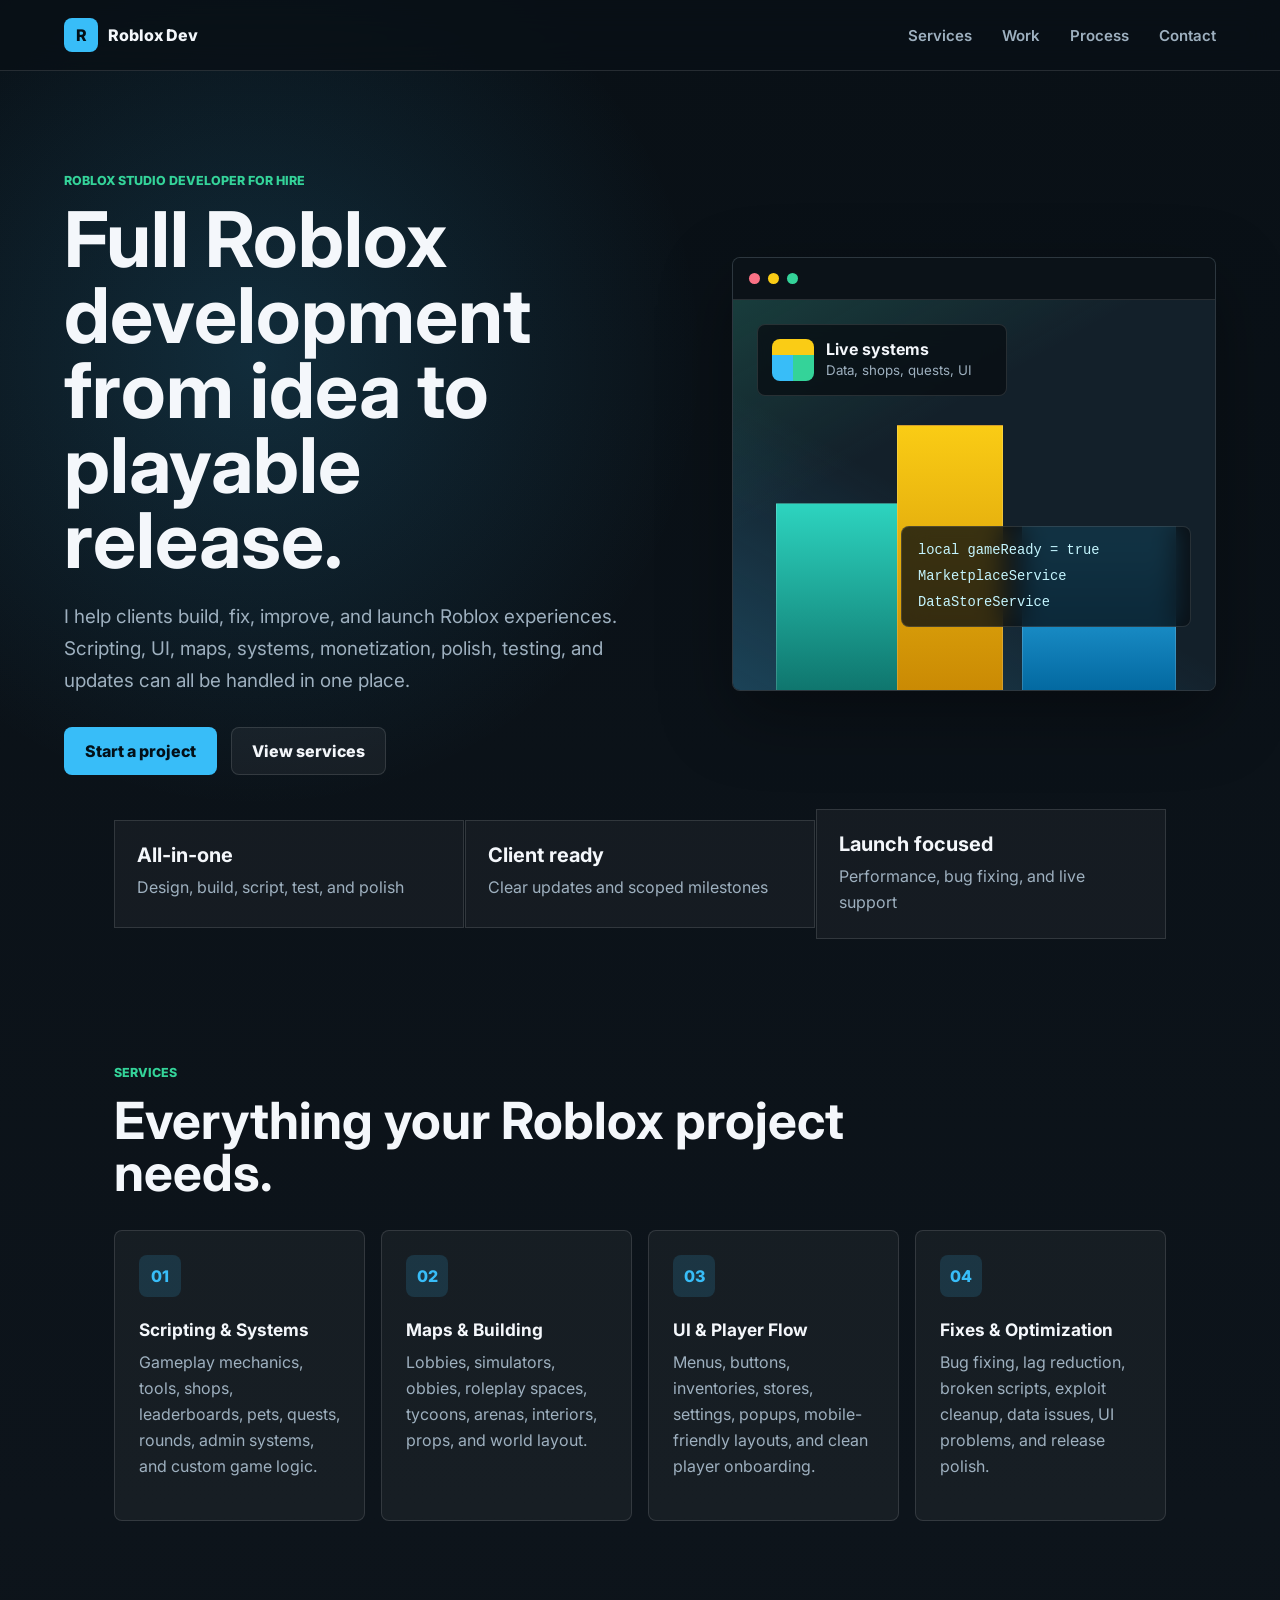
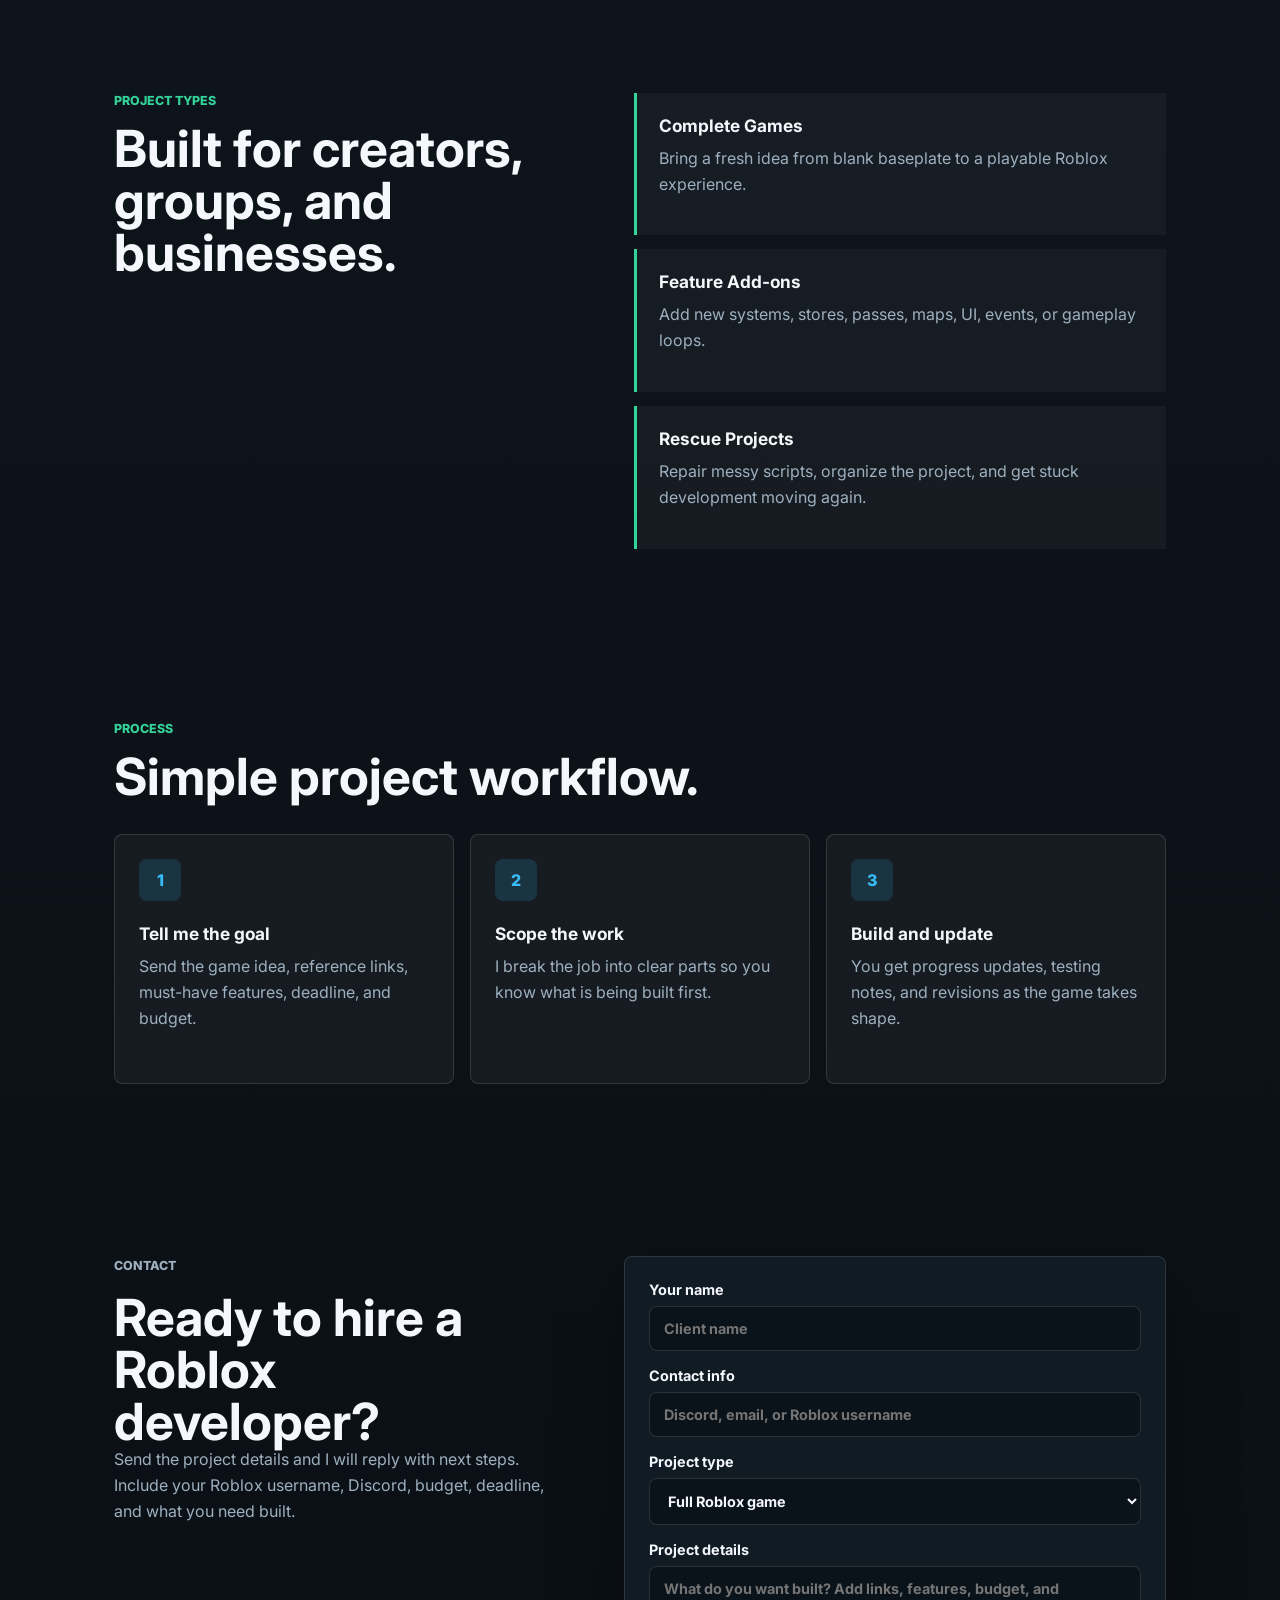
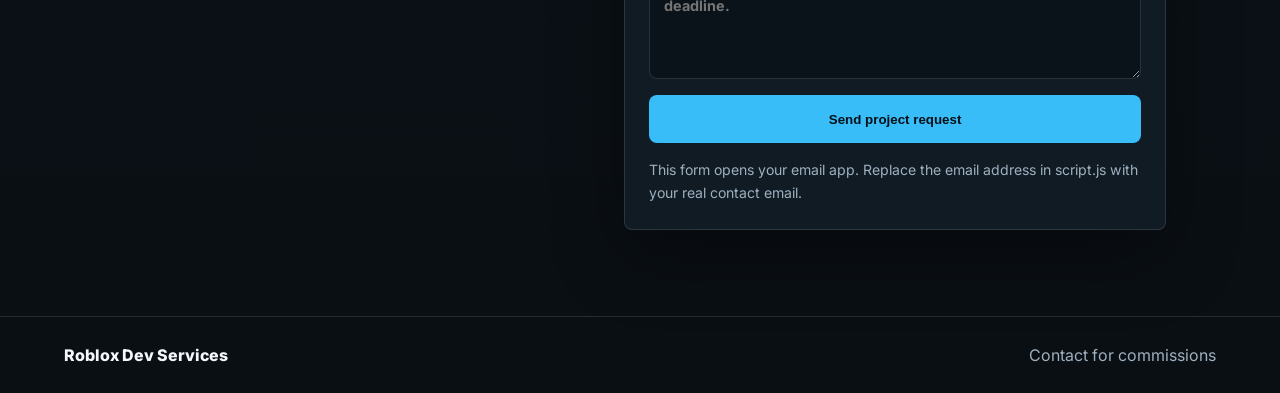
==== index.html @ a817a3bc "Initial Roblox dev website" ====
<!doctype html>
<html lang="en">
  <head>
    <meta charset="UTF-8" />
    <meta name="viewport" content="width=device-width, initial-scale=1.0" />
    <meta
      name="description"
      content="Roblox developer for scripting, building, UI, systems, monetization, bug fixing, and full game development."
    />
    <title>Roblox Developer | Full-Service Game Creation</title>
    <link rel="preconnect" href="https://fonts.googleapis.com" />
    <link rel="preconnect" href="https://fonts.gstatic.com" crossorigin />
    <link
      href="https://fonts.googleapis.com/css2?family=Inter:wght@400;500;600;700;800&display=swap"
      rel="stylesheet"
    />
    <link rel="stylesheet" href="style.css" />
  </head>
  <body>
    <header class="site-header">
      <a class="brand" href="#top" aria-label="Home">
        <span class="brand-mark">R</span>
        <span>Roblox Dev</span>
      </a>

      <nav class="site-nav" aria-label="Main navigation">
        <a href="#services">Services</a>
        <a href="#work">Work</a>
        <a href="#process">Process</a>
        <a href="#contact">Contact</a>
      </nav>
    </header>

    <main id="top">
      <section class="hero">
        <div class="hero-grid">
          <div class="hero-copy">
            <p class="eyebrow">Roblox Studio developer for hire</p>
            <h1>Full Roblox development from idea to playable release.</h1>
            <p class="hero-text">
              I help clients build, fix, improve, and launch Roblox experiences. Scripting, UI,
              maps, systems, monetization, polish, testing, and updates can all be handled in one
              place.
            </p>
            <div class="hero-actions">
              <a class="button primary" href="#contact">Start a project</a>
              <a class="button secondary" href="#services">View services</a>
            </div>
          </div>

          <div class="hero-panel" aria-label="Roblox development capabilities">
            <div class="studio-window">
              <div class="window-top">
                <span></span>
                <span></span>
                <span></span>
              </div>
              <div class="scene-preview">
                <div class="skyline block-a"></div>
                <div class="skyline block-b"></div>
                <div class="skyline block-c"></div>
                <div class="player-card">
                  <span class="avatar"></span>
                  <div>
                    <strong>Live systems</strong>
                    <small>Data, shops, quests, UI</small>
                  </div>
                </div>
                <div class="script-card">
                  <code>local gameReady = true</code>
                  <code>MarketplaceService</code>
                  <code>DataStoreService</code>
                </div>
              </div>
            </div>
          </div>
        </div>
      </section>

      <section class="stats" aria-label="Service highlights">
        <div>
          <strong>All-in-one</strong>
          <span>Design, build, script, test, and polish</span>
        </div>
        <div>
          <strong>Client ready</strong>
          <span>Clear updates and scoped milestones</span>
        </div>
        <div>
          <strong>Launch focused</strong>
          <span>Performance, bug fixing, and live support</span>
        </div>
      </section>

      <section class="section" id="services">
        <div class="section-heading">
          <p class="eyebrow">Services</p>
          <h2>Everything your Roblox project needs.</h2>
        </div>

        <div class="service-grid">
          <article class="service-card">
            <span class="service-icon">01</span>
            <h3>Scripting & Systems</h3>
            <p>
              Gameplay mechanics, tools, shops, leaderboards, pets, quests, rounds, admin systems,
              and custom game logic.
            </p>
          </article>
          <article class="service-card">
            <span class="service-icon">02</span>
            <h3>Maps & Building</h3>
            <p>
              Lobbies, simulators, obbies, roleplay spaces, tycoons, arenas, interiors, props, and
              world layout.
            </p>
          </article>
          <article class="service-card">
            <span class="service-icon">03</span>
            <h3>UI & Player Flow</h3>
            <p>
              Menus, buttons, inventories, stores, settings, popups, mobile-friendly layouts, and
              clean player onboarding.
            </p>
          </article>
          <article class="service-card">
            <span class="service-icon">04</span>
            <h3>Fixes & Optimization</h3>
            <p>
              Bug fixing, lag reduction, broken scripts, exploit cleanup, data issues, UI problems,
              and release polish.
            </p>
          </article>
        </div>
      </section>

      <section class="section split" id="work">
        <div class="section-heading">
          <p class="eyebrow">Project types</p>
          <h2>Built for creators, groups, and businesses.</h2>
        </div>
        <div class="work-list">
          <div>
            <h3>Complete Games</h3>
            <p>Bring a fresh idea from blank baseplate to a playable Roblox experience.</p>
          </div>
          <div>
            <h3>Feature Add-ons</h3>
            <p>Add new systems, stores, passes, maps, UI, events, or gameplay loops.</p>
          </div>
          <div>
            <h3>Rescue Projects</h3>
            <p>Repair messy scripts, organize the project, and get stuck development moving again.</p>
          </div>
        </div>
      </section>

      <section class="section" id="process">
        <div class="section-heading">
          <p class="eyebrow">Process</p>
          <h2>Simple project workflow.</h2>
        </div>
        <div class="process-grid">
          <div>
            <span>1</span>
            <h3>Tell me the goal</h3>
            <p>Send the game idea, reference links, must-have features, deadline, and budget.</p>
          </div>
          <div>
            <span>2</span>
            <h3>Scope the work</h3>
            <p>I break the job into clear parts so you know what is being built first.</p>
          </div>
          <div>
            <span>3</span>
            <h3>Build and update</h3>
            <p>You get progress updates, testing notes, and revisions as the game takes shape.</p>
          </div>
        </div>
      </section>

      <section class="contact-section" id="contact">
        <div class="contact-copy">
          <p class="eyebrow">Contact</p>
          <h2>Ready to hire a Roblox developer?</h2>
          <p>
            Send the project details and I will reply with next steps. Include your Roblox username,
            Discord, budget, deadline, and what you need built.
          </p>
        </div>

        <form class="contact-form" id="contactForm">
          <label>
            Your name
            <input name="name" type="text" placeholder="Client name" required />
          </label>
          <label>
            Contact info
            <input name="contact" type="text" placeholder="Discord, email, or Roblox username" required />
          </label>
          <label>
            Project type
            <select name="project">
              <option>Full Roblox game</option>
              <option>Scripting help</option>
              <option>Map or build</option>
              <option>UI design</option>
              <option>Bug fixing</option>
              <option>Other Roblox work</option>
            </select>
          </label>
          <label>
            Project details
            <textarea
              name="message"
              rows="5"
              placeholder="What do you want built? Add links, features, budget, and deadline."
              required
            ></textarea>
          </label>
          <button class="button primary form-button" type="submit">Send project request</button>
          <p class="form-note">
            This form opens your email app. Replace the email address in script.js with your real
            contact email.
          </p>
        </form>
      </section>
    </main>

    <footer class="site-footer">
      <p>Roblox Dev Services</p>
      <a href="#contact">Contact for commissions</a>
    </footer>

    <script src="script.js"></script>
  </body>
</html>
---- style.css ----
:root {
  color-scheme: dark;
  --bg: #091016;
  --surface: #101b24;
  --surface-2: #162532;
  --text: #f4f7fb;
  --muted: #9eb0bf;
  --line: rgba(255, 255, 255, 0.12);
  --blue: #38bdf8;
  --green: #34d399;
  --yellow: #facc15;
  --red: #fb7185;
  --shadow: 0 24px 70px rgba(0, 0, 0, 0.35);
}

* {
  box-sizing: border-box;
}

html {
  scroll-behavior: smooth;
}

body {
  margin: 0;
  min-width: 320px;
  background:
    radial-gradient(circle at 20% 10%, rgba(56, 189, 248, 0.16), transparent 28rem),
    linear-gradient(180deg, #091016 0%, #0d141b 42%, #0a0f14 100%);
  color: var(--text);
  font-family: Inter, system-ui, -apple-system, BlinkMacSystemFont, "Segoe UI", sans-serif;
}

a {
  color: inherit;
  text-decoration: none;
}

.site-header {
  position: sticky;
  top: 0;
  z-index: 10;
  display: flex;
  align-items: center;
  justify-content: space-between;
  gap: 24px;
  padding: 18px clamp(18px, 5vw, 72px);
  border-bottom: 1px solid var(--line);
  background: rgba(9, 16, 22, 0.82);
  backdrop-filter: blur(18px);
}

.brand,
.site-nav,
.hero-actions,
.window-top,
.stats,
.site-footer {
  display: flex;
  align-items: center;
}

.brand {
  gap: 10px;
  font-weight: 800;
}

.brand-mark {
  display: grid;
  width: 34px;
  height: 34px;
  place-items: center;
  border-radius: 8px;
  background: var(--blue);
  color: #031018;
}

.site-nav {
  gap: clamp(12px, 3vw, 30px);
  color: var(--muted);
  font-size: 0.94rem;
  font-weight: 600;
}

.site-nav a:hover {
  color: var(--text);
}

.hero {
  padding: clamp(54px, 8vw, 110px) clamp(18px, 5vw, 72px) 34px;
}

.hero-grid {
  display: grid;
  grid-template-columns: minmax(0, 1fr) minmax(300px, 0.82fr);
  gap: clamp(32px, 6vw, 80px);
  max-width: 1180px;
  margin: 0 auto;
  align-items: center;
}

.eyebrow {
  margin: 0 0 14px;
  color: var(--green);
  font-size: 0.78rem;
  font-weight: 800;
  letter-spacing: 0;
  text-transform: uppercase;
}

h1,
h2,
h3,
p {
  margin-top: 0;
}

h1 {
  max-width: 760px;
  margin-bottom: 22px;
  font-size: clamp(2.45rem, 6vw, 5.2rem);
  line-height: 0.98;
  letter-spacing: 0;
}

h2 {
  margin-bottom: 0;
  font-size: clamp(2rem, 4vw, 3.6rem);
  line-height: 1.02;
  letter-spacing: 0;
}

h3 {
  margin-bottom: 10px;
  font-size: 1.08rem;
}

.hero-text {
  max-width: 660px;
  color: var(--muted);
  font-size: clamp(1rem, 2vw, 1.18rem);
  line-height: 1.7;
}

.hero-actions {
  flex-wrap: wrap;
  gap: 14px;
  margin-top: 30px;
}

.button {
  display: inline-flex;
  align-items: center;
  justify-content: center;
  min-height: 48px;
  padding: 0 20px;
  border: 1px solid transparent;
  border-radius: 8px;
  font-weight: 800;
  cursor: pointer;
  transition: transform 160ms ease, border-color 160ms ease, background 160ms ease;
}

.button:hover {
  transform: translateY(-2px);
}

.primary {
  background: var(--blue);
  color: #031018;
}

.secondary {
  border-color: var(--line);
  background: rgba(255, 255, 255, 0.05);
}

.hero-panel {
  min-height: 430px;
}

.studio-window {
  overflow: hidden;
  border: 1px solid var(--line);
  border-radius: 8px;
  background: var(--surface);
  box-shadow: var(--shadow);
}

.window-top {
  gap: 8px;
  height: 42px;
  padding: 0 16px;
  border-bottom: 1px solid var(--line);
  background: #0b1218;
}

.window-top span {
  width: 11px;
  height: 11px;
  border-radius: 50%;
  background: var(--red);
}

.window-top span:nth-child(2) {
  background: var(--yellow);
}

.window-top span:nth-child(3) {
  background: var(--green);
}

.scene-preview {
  position: relative;
  min-height: 390px;
  padding: 24px;
  background:
    linear-gradient(150deg, rgba(52, 211, 153, 0.16), transparent 35%),
    linear-gradient(30deg, rgba(56, 189, 248, 0.22), transparent 45%),
    #13202a;
}

.skyline {
  position: absolute;
  bottom: 0;
  border: 1px solid rgba(255, 255, 255, 0.16);
  border-bottom: 0;
  background: linear-gradient(180deg, #2dd4bf, #0f766e);
}

.block-a {
  left: 9%;
  width: 28%;
  height: 48%;
}

.block-b {
  left: 34%;
  width: 22%;
  height: 68%;
  background: linear-gradient(180deg, #facc15, #ca8a04);
}

.block-c {
  right: 8%;
  width: 32%;
  height: 42%;
  background: linear-gradient(180deg, #38bdf8, #0369a1);
}

.player-card,
.script-card {
  position: relative;
  z-index: 2;
  border: 1px solid var(--line);
  border-radius: 8px;
  background: rgba(8, 13, 18, 0.78);
  backdrop-filter: blur(12px);
}

.player-card {
  display: flex;
  gap: 12px;
  max-width: 250px;
  padding: 14px;
}

.player-card small {
  display: block;
  margin-top: 3px;
  color: var(--muted);
}

.avatar {
  width: 42px;
  height: 42px;
  border-radius: 8px;
  background:
    linear-gradient(#facc15 0 38%, transparent 38%),
    linear-gradient(90deg, #38bdf8 0 50%, #34d399 50%);
}

.script-card {
  display: grid;
  gap: 11px;
  max-width: 290px;
  margin: 130px 0 0 auto;
  padding: 16px;
}

code {
  color: #c5f6ff;
  font-family: "Cascadia Code", "Consolas", monospace;
  font-size: 0.86rem;
}

.stats {
  justify-content: center;
  flex-wrap: wrap;
  gap: 1px;
  max-width: 1180px;
  margin: 0 auto;
  padding: 0 clamp(18px, 5vw, 72px) 40px;
}

.stats div {
  flex: 1 1 250px;
  min-height: 108px;
  padding: 22px;
  border: 1px solid var(--line);
  background: rgba(255, 255, 255, 0.04);
}

.stats strong,
.stats span {
  display: block;
}

.stats strong {
  margin-bottom: 8px;
  font-size: 1.25rem;
}

.stats span,
.service-card p,
.work-list p,
.process-grid p,
.contact-copy p,
.form-note {
  color: var(--muted);
  line-height: 1.62;
}

.section,
.contact-section {
  max-width: 1180px;
  margin: 0 auto;
  padding: clamp(48px, 7vw, 86px) clamp(18px, 5vw, 72px);
}

.section-heading {
  max-width: 760px;
  margin-bottom: 32px;
}

.service-grid,
.process-grid {
  display: grid;
  grid-template-columns: repeat(4, minmax(0, 1fr));
  gap: 16px;
}

.service-card,
.process-grid div {
  min-height: 250px;
  padding: 24px;
  border: 1px solid var(--line);
  border-radius: 8px;
  background: rgba(255, 255, 255, 0.045);
}

.service-icon,
.process-grid span {
  display: inline-grid;
  width: 42px;
  height: 42px;
  margin-bottom: 22px;
  place-items: center;
  border-radius: 8px;
  background: rgba(56, 189, 248, 0.15);
  color: var(--blue);
  font-weight: 800;
}

.split {
  display: grid;
  grid-template-columns: 0.9fr 1fr;
  gap: 42px;
  align-items: start;
}

.work-list {
  display: grid;
  gap: 14px;
}

.work-list div {
  padding: 22px;
  border-left: 3px solid var(--green);
  background: rgba(255, 255, 255, 0.04);
}

.process-grid {
  grid-template-columns: repeat(3, minmax(0, 1fr));
}

.contact-section {
  display: grid;
  grid-template-columns: 0.8fr 1fr;
  gap: clamp(28px, 6vw, 80px);
  align-items: start;
}

.contact-form {
  display: grid;
  gap: 16px;
  padding: 24px;
  border: 1px solid var(--line);
  border-radius: 8px;
  background: var(--surface);
  box-shadow: var(--shadow);
}

label {
  display: grid;
  gap: 8px;
  color: var(--text);
  font-size: 0.9rem;
  font-weight: 700;
}

input,
select,
textarea {
  width: 100%;
  border: 1px solid var(--line);
  border-radius: 8px;
  background: #0b131a;
  color: var(--text);
  font: inherit;
  outline: none;
  padding: 13px 14px;
}

textarea {
  resize: vertical;
}

input:focus,
select:focus,
textarea:focus {
  border-color: var(--blue);
  box-shadow: 0 0 0 3px rgba(56, 189, 248, 0.12);
}

.form-button {
  width: 100%;
  border: 0;
}

.form-note {
  margin-bottom: 0;
  font-size: 0.88rem;
}

.site-footer {
  justify-content: space-between;
  gap: 16px;
  padding: 28px clamp(18px, 5vw, 72px);
  border-top: 1px solid var(--line);
  color: var(--muted);
}

.site-footer p {
  margin-bottom: 0;
  color: var(--text);
  font-weight: 800;
}

@media (max-width: 920px) {
  .hero-grid,
  .split,
  .contact-section {
    grid-template-columns: 1fr;
  }

  .service-grid,
  .process-grid {
    grid-template-columns: repeat(2, minmax(0, 1fr));
  }

  .hero-panel {
    min-height: auto;
  }
}

@media (max-width: 640px) {
  .site-header {
    position: static;
    align-items: flex-start;
    flex-direction: column;
  }

  .site-nav {
    width: 100%;
    justify-content: space-between;
    gap: 10px;
    font-size: 0.86rem;
  }

  .hero {
    padding-top: 42px;
  }

  .hero-actions,
  .button {
    width: 100%;
  }

  .service-grid,
  .process-grid {
    grid-template-columns: 1fr;
  }

  .scene-preview {
    min-height: 330px;
  }

  .script-card {
    margin-top: 90px;
  }

  .site-footer {
    align-items: flex-start;
    flex-direction: column;
  }
}
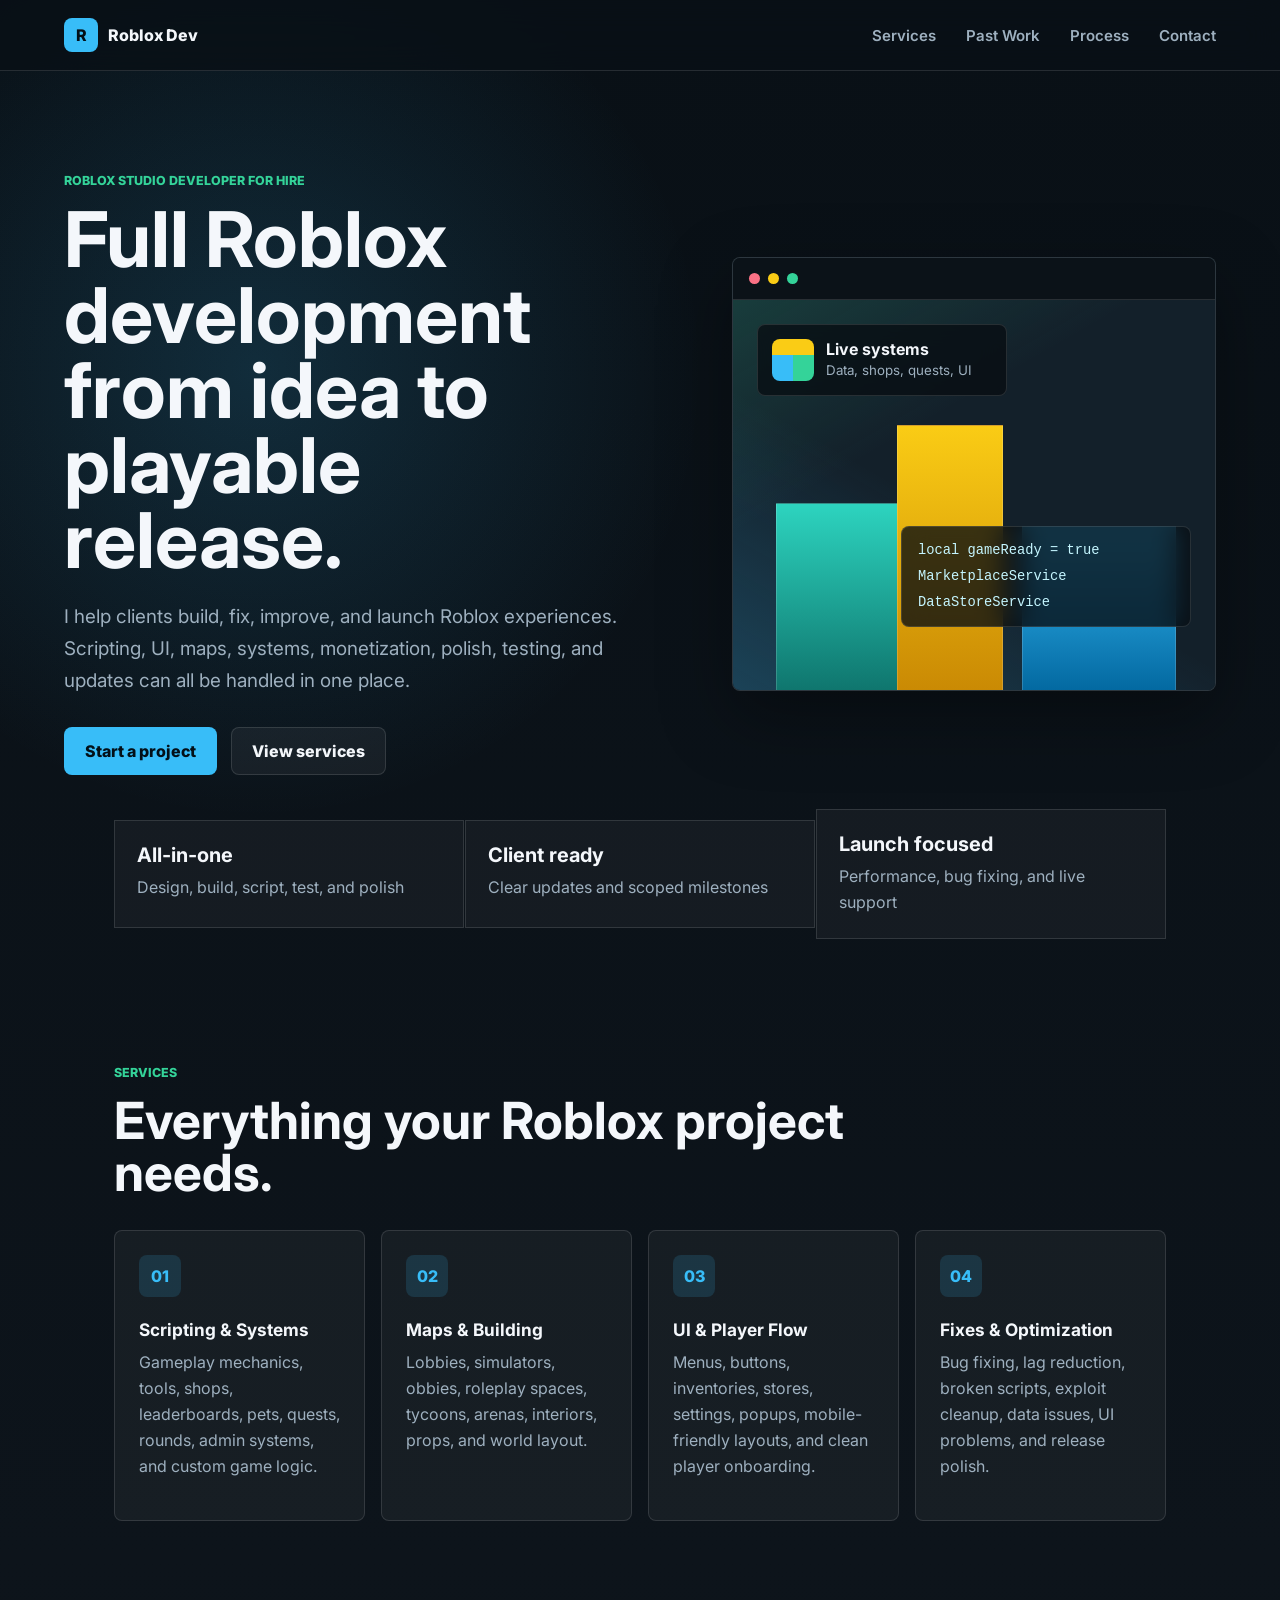
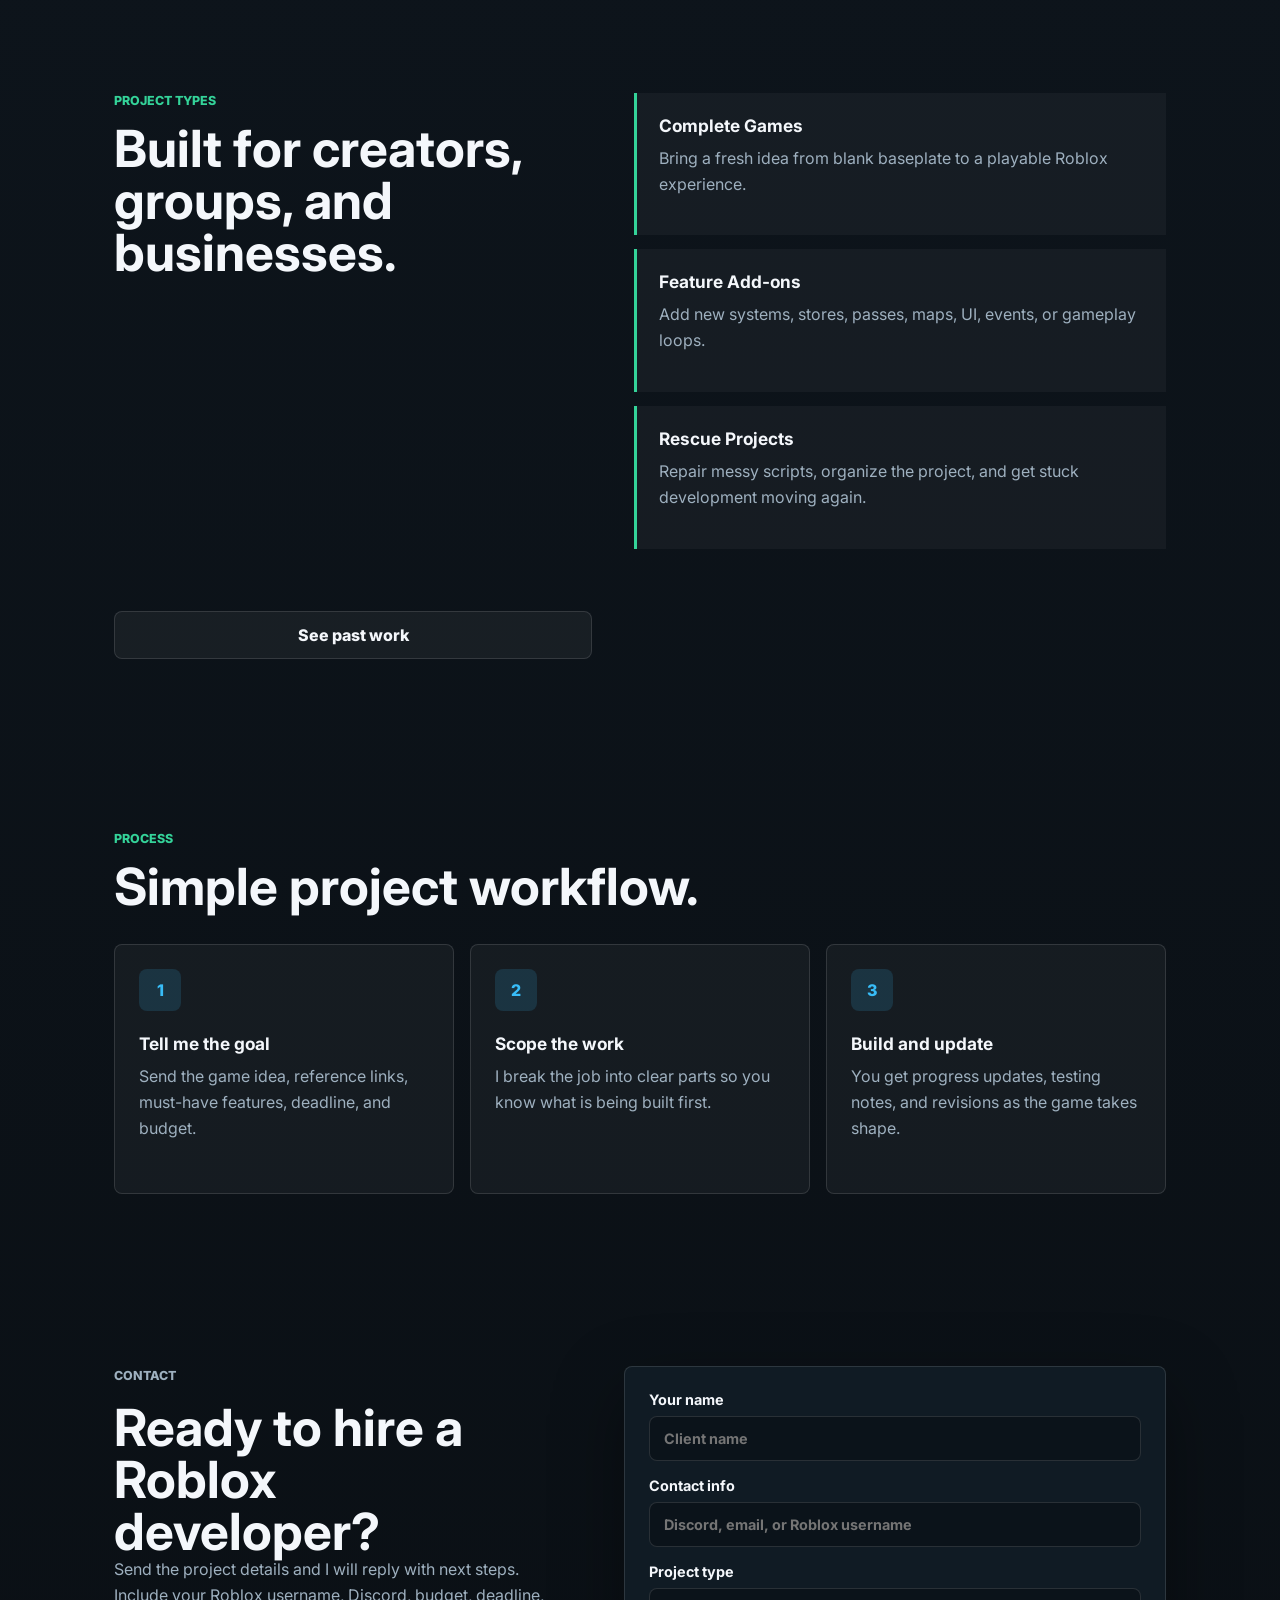
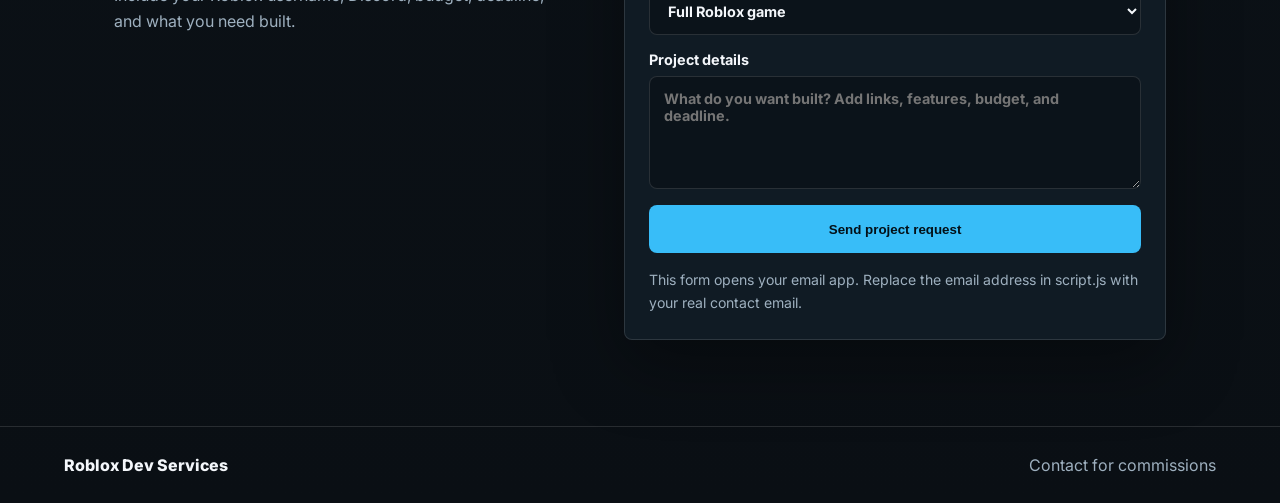
==== commit 114ac1c5: "Add past work page" ====
--- a/index.html
+++ b/index.html
@@ -25,7 +25,7 @@
 
       <nav class="site-nav" aria-label="Main navigation">
         <a href="#services">Services</a>
-        <a href="#work">Work</a>
+        <a href="past-work.html">Past Work</a>
         <a href="#process">Process</a>
         <a href="#contact">Contact</a>
       </nav>
@@ -153,6 +153,7 @@
             <p>Repair messy scripts, organize the project, and get stuck development moving again.</p>
           </div>
         </div>
+        <a class="button secondary inline-link" href="past-work.html">See past work</a>
       </section>
 
       <section class="section" id="process">
--- a/style.css
+++ b/style.css
@@ -165,6 +165,10 @@
   transform: translateY(-2px);
 }
 
+.inline-link {
+  margin-top: 20px;
+}
+
 .primary {
   background: var(--blue);
   color: #031018;
@@ -326,16 +330,23 @@
 .work-list p,
 .process-grid p,
 .contact-copy p,
-.form-note {
+.form-note,
+.portfolio-card p,
+.proof-grid span {
   color: var(--muted);
   line-height: 1.62;
 }
 
 .section,
-.contact-section {
+.contact-section,
+.page-hero {
   max-width: 1180px;
   margin: 0 auto;
   padding: clamp(48px, 7vw, 86px) clamp(18px, 5vw, 72px);
+}
+
+.page-hero {
+  padding-top: clamp(62px, 9vw, 120px);
 }
 
 .section-heading {
@@ -394,6 +405,193 @@
   grid-template-columns: repeat(3, minmax(0, 1fr));
 }
 
+.portfolio-grid {
+  display: grid;
+  grid-template-columns: repeat(2, minmax(0, 1fr));
+  gap: 18px;
+}
+
+.portfolio-card {
+  overflow: hidden;
+  border: 1px solid var(--line);
+  border-radius: 8px;
+  background: rgba(255, 255, 255, 0.045);
+}
+
+.portfolio-preview {
+  position: relative;
+  min-height: 220px;
+  border-bottom: 1px solid var(--line);
+  background: #13202a;
+}
+
+.portfolio-preview span {
+  position: absolute;
+  display: block;
+  border-radius: 8px;
+}
+
+.simulator-preview {
+  background:
+    linear-gradient(135deg, rgba(56, 189, 248, 0.26), transparent 45%),
+    #12202b;
+}
+
+.simulator-preview span:nth-child(1) {
+  left: 12%;
+  bottom: 18%;
+  width: 34%;
+  height: 42%;
+  background: var(--yellow);
+}
+
+.simulator-preview span:nth-child(2) {
+  right: 18%;
+  bottom: 28%;
+  width: 90px;
+  height: 90px;
+  border-radius: 50%;
+  background: var(--green);
+}
+
+.simulator-preview span:nth-child(3) {
+  right: 12%;
+  top: 18%;
+  width: 42%;
+  height: 18px;
+  background: rgba(255, 255, 255, 0.18);
+}
+
+.map-preview {
+  background:
+    linear-gradient(155deg, rgba(52, 211, 153, 0.22), transparent 48%),
+    #18242d;
+}
+
+.map-preview span:nth-child(1) {
+  left: 9%;
+  bottom: 0;
+  width: 32%;
+  height: 54%;
+  background: #0f766e;
+}
+
+.map-preview span:nth-child(2) {
+  left: 41%;
+  bottom: 0;
+  width: 22%;
+  height: 78%;
+  background: #0369a1;
+}
+
+.map-preview span:nth-child(3) {
+  right: 9%;
+  bottom: 0;
+  width: 28%;
+  height: 40%;
+  background: #ca8a04;
+}
+
+.ui-preview {
+  display: grid;
+  grid-template-columns: 1fr 1.4fr;
+  gap: 14px;
+  padding: 22px;
+}
+
+.ui-preview span {
+  position: static;
+  min-height: 56px;
+  background: rgba(255, 255, 255, 0.12);
+}
+
+.ui-preview span:nth-child(1) {
+  grid-row: span 2;
+  min-height: 150px;
+  background: rgba(56, 189, 248, 0.28);
+}
+
+.ui-preview span:nth-child(2) {
+  background: rgba(52, 211, 153, 0.22);
+}
+
+.ui-preview span:nth-child(3) {
+  background: rgba(250, 204, 21, 0.25);
+}
+
+.repair-preview {
+  background:
+    linear-gradient(135deg, rgba(251, 113, 133, 0.22), transparent 38%),
+    #171f29;
+}
+
+.repair-preview span:nth-child(1) {
+  left: 12%;
+  top: 18%;
+  width: 76%;
+  height: 22px;
+  background: rgba(255, 255, 255, 0.16);
+}
+
+.repair-preview span:nth-child(2) {
+  left: 12%;
+  top: 42%;
+  width: 58%;
+  height: 22px;
+  background: rgba(56, 189, 248, 0.32);
+}
+
+.repair-preview span:nth-child(3) {
+  left: 12%;
+  bottom: 22%;
+  width: 68%;
+  height: 22px;
+  background: rgba(52, 211, 153, 0.24);
+}
+
+.portfolio-body {
+  padding: 24px;
+}
+
+.portfolio-tag {
+  margin-bottom: 10px;
+  color: var(--green) !important;
+  font-size: 0.78rem;
+  font-weight: 800;
+  text-transform: uppercase;
+}
+
+.portfolio-body ul {
+  display: grid;
+  gap: 8px;
+  margin: 18px 0 0;
+  padding-left: 18px;
+  color: var(--text);
+}
+
+.proof-grid {
+  display: grid;
+  grid-template-columns: repeat(3, minmax(0, 1fr));
+  gap: 1px;
+}
+
+.proof-grid div {
+  min-height: 132px;
+  padding: 22px;
+  border: 1px solid var(--line);
+  background: rgba(255, 255, 255, 0.04);
+}
+
+.proof-grid strong,
+.proof-grid span {
+  display: block;
+}
+
+.proof-grid strong {
+  margin-bottom: 10px;
+  font-size: 1.15rem;
+}
+
 .contact-section {
   display: grid;
   grid-template-columns: 0.8fr 1fr;
@@ -475,8 +673,13 @@
   }
 
   .service-grid,
-  .process-grid {
+  .process-grid,
+  .portfolio-grid {
     grid-template-columns: repeat(2, minmax(0, 1fr));
+  }
+
+  .proof-grid {
+    grid-template-columns: 1fr;
   }
 
   .hero-panel {
@@ -508,7 +711,8 @@
   }
 
   .service-grid,
-  .process-grid {
+  .process-grid,
+  .portfolio-grid {
     grid-template-columns: 1fr;
   }
 
